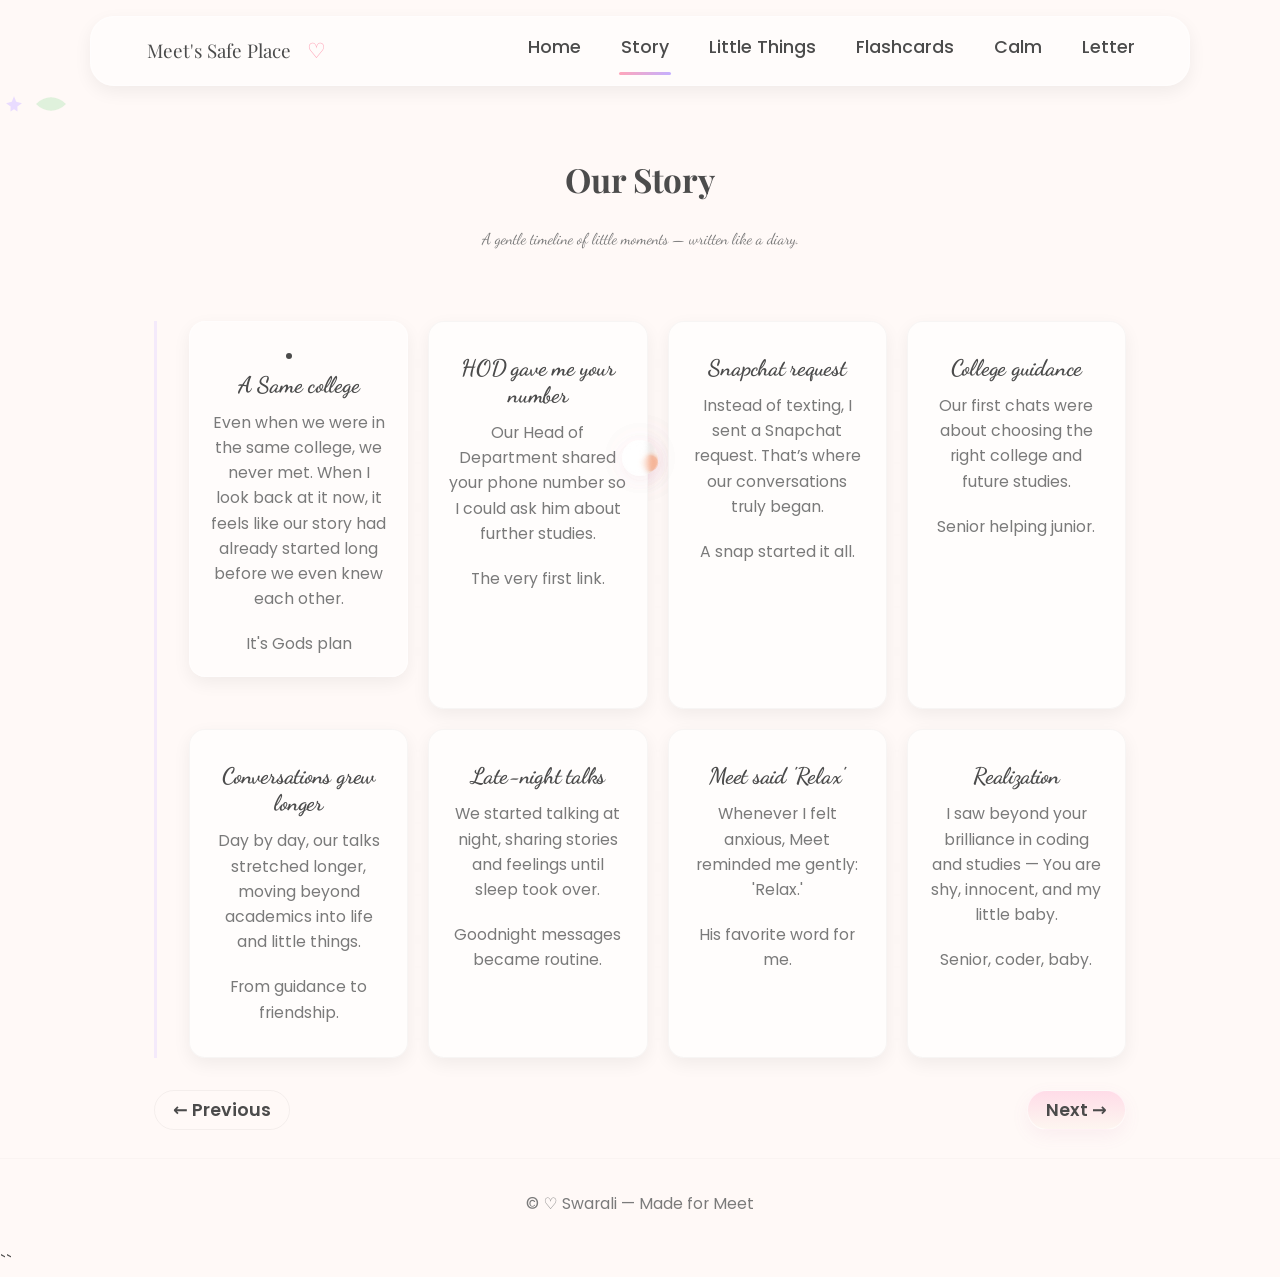
==== story.html @ c92ecc0e "Initial commit" ====
<!doctype html>
<html lang="en">
<head>
  <meta charset="utf-8" />
  <meta name="viewport" content="width=device-width,initial-scale=1" />
  <title>Our Story — Meet's Safe Place</title>

  <!-- Fonts -->
  <link href="https://fonts.googleapis.com/css2?family=Playfair+Display:wght@600;700&family=Poppins:wght@300;400;600&family=Dancing+Script:wght@400;700&display=swap" rel="stylesheet">

  <!-- Design tokens and global styles (load in this order) -->
  <link rel="stylesheet" href="css/variables.css">
  <link rel="stylesheet" href="css/style.css">
  <link rel="stylesheet" href="css/components.css">
  <link rel="stylesheet" href="css/navbar.css">
  <link rel="stylesheet" href="css/animations.css">
  <link rel="stylesheet" href="css/responsive.css">
</head>
<body class="page-fade">

  <!-- Header / Navigation -->
  <header class="site-header nav-visible" role="banner">
    <nav class="navbar" role="navigation" aria-label="Primary">
      <div class="nav-inner container" role="group" aria-label="Main navigation">
        <a class="nav-logo" href="index.html">
          <span class="brand-name">Meet's Safe Place</span>
          <span class="brand-handwritten" aria-hidden="true">♡</span>
        </a>

        <ul id="nav-menu" class="nav-links" role="menubar" aria-label="Primary links">
          <li role="none"><a role="menuitem" href="index.html">Home</a></li>
          <li role="none"><a role="menuitem" href="story.html" aria-current="page">Story</a></li>
          <li role="none"><a role="menuitem" href="little-things.html">Little Things</a></li>
          <li role="none"><a role="menuitem" href="flashcards.html">Flashcards</a></li>
          <li role="none"><a role="menuitem" href="calm.html">Calm</a></li>
          <li role="none"><a role="menuitem" href="letter.html">Letter</a></li>
        </ul>

        <button class="nav-toggle" aria-expanded="false" aria-controls="nav-menu" aria-label="Open menu">
          <span class="sr-only">Open menu</span>
          <span class="hamburger" aria-hidden="true"></span>
        </button>
      </div>
    </nav>

    <div class="nav-overlay" aria-hidden="true" id="nav-overlay">
      <div class="container">
        <ul class="nav-links" role="menu" aria-label="Mobile primary links">
          <li role="none"><a role="menuitem" href="index.html">Home</a></li>
          <li role="none"><a role="menuitem" href="story.html" aria-current="page">Story</a></li>
          <li role="none"><a role="menuitem" href="little-things.html">Little Things</a></li>
          <li role="none"><a role="menuitem" href="flashcards.html">Flashcards</a></li>
          <li role="none"><a role="menuitem" href="calm.html">Calm</a></li>
          <li role="none"><a role="menuitem" href="letter.html">Letter</a></li>
        </ul>
      </div>
    </div>
  </header>

  <!-- Decorative floating doodles (presentational) -->
  <div class="decor-layer" aria-hidden="true">
    <svg class="star star-1" width="28" height="28" viewBox="0 0 24 24" fill="none" aria-hidden="true">
      <path d="M12 2l1.9 4.6L18.8 8l-3.9 2.8L15 15l-3-2-3 2 .1-4.2L5.2 8l4.9-1.4L12 2z" fill="rgba(231,216,255,0.9)"/>
    </svg>
    <svg class="doodle leaf-drift" width="36" height="36" viewBox="0 0 24 24" fill="none" aria-hidden="true">
      <path d="M2 12c6-6 14-6 20 0-6 6-14 6-20 0z" fill="rgba(220,239,216,0.9)"/>
    </svg>
    <span class="petal petal-1 float" aria-hidden="true"></span>
    <span class="petal petal-2 float-slow" aria-hidden="true"></span>
    <div class="rain" aria-hidden="true"></div>
  </div>

  <!-- Main content -->
  <main id="main" class="container" role="main">
    <section class="section" aria-labelledby="story-title">
      <div class="stack center" style="max-width:980px;">
        <h1 id="story-title" class="title">Our Story</h1>
        <p class="handwritten small">A gentle timeline of little moments — written like a diary.</p>

        <!-- Timeline wrapper -->
        <div class="timeline-wrapper" style="width:100%; margin-top:var(--space-lg);">
         <div id="timeline" class="timeline responsive-grid" role="list" aria-live="polite" aria-label="Story timeline">

            <!-- Timeline items are injected here by js/story.js from data/timeline.json -->
            <!-- Fallback content for no-JS or fetch failure -->
            <li class="timeline-item card" id="timeline-fallback">
              <div class="timeline-content">
                <h3 class="handwritten">A Same college</h3>
                <p class="small">Even when we were in the same college, we never met. When I look back at it now, it feels like our story had already started long before we even knew each other.</p>
                <div class="small text-muted"> It's Gods plan </div>
              </div>
            </li>
          </ol>
        </div>

        <!-- Navigation between pages -->
        <div class="row" style="width:100%; margin-top:var(--space-lg); align-items:center; justify-content:space-between;">
          <a class="btn btn-outline" href="index.html" role="button" aria-label="Previous page: Home">← Previous</a>
          <a class="btn btn-primary" href="little-things.html" role="button" aria-label="Next page: Little Things">Next →</a>
        </div>
      </div>
    </section>
  </main>

  <!-- Footer -->
  <footer class="site-footer" role="contentinfo">
    <div class="container">
      <div class="row" style="align-items:center;justify-content:space-between;">
        <div class="col small">© <span aria-hidden="true">♡</span> Swarali — Made for Meet</div>
      </div>
    </div>
  </footer>

  <!-- Timeline data (external JSON) lives at /data/timeline.json
       Structure (no dates):
       [
         {
           "title": "HOD gave me your number",
           "note": "Our Head of Department shared Meet’s phone number so I could ask him about further studies.",
           "handwritten": "The very first link.",
           "doodle": "📱"
         },
         ...
       ]
  -->

  <!-- Scripts -->
  <script src="js/navbar.js" defer></script>
  <script src="js/cursor.js" defer></script>
  <script src="js/story.js" defer></script>

  <noscript>
    <style>
      #timeline { display:block; }
      #timeline-fallback { display:block; }
    </style>
    <div class="container">
      <div class="card my-md">
        <h3 class="handwritten">Our Story</h3>
        <p class="small">It looks like JavaScript is disabled. To see the full timeline, enable JavaScript or open the file locally.</p>
      </div>
    </div>
  </noscript>

  <!-- Audio -->
  <audio id="ambient-audio" loop preload="metadata" aria-hidden="true">
    <source src="assets/audio/my-piano.mp3" type="audio/mpeg">
  </audio>

  <!-- Script order -->
  <script src="js/navbar.js" defer></script>
  <script src="js/cursor.js" defer></script>
  <script src="js/pjax.js" defer></script>
  <script src="js/music.js" defer></script>
  <script src="js/app.js" defer></script>

</body>
</html>
``
---- css/variables.css ----
/* ==========================================================================
   Meet's Safe Place — variables.css
   Purpose: Centralized CSS custom properties for theme, spacing, layout,
            animations, and glassmorphism. Import this file first in your
            stylesheet pipeline so all other modules can consume these vars.
   Author: Swarali (design system)
   ========================================================================== */

/* ==========================================================================
   1. Core Colors
   ========================================================================== */
/* Pastel palette and semantic color tokens */
:root {
  /* Primary Pastels */
  --color-cream: #FFF9F7;
  --color-blush: #FFDCE8;
  --color-lavender: #E7D8FF;
  --color-sage: #DCEFD8;
  --color-soft-cream: #FDF6F0;

  /* Neutrals */
  --color-text: #4B4B4B;
  --color-muted: #7A7A7A;
  --color-white: #FFFFFF;
  --color-black: #000000;

  /* Accents (subtle) */
  --accent-warm: #FF9FB3;    /* slightly stronger blush */
  --accent-cool: #BFA8FF;    /* slightly stronger lavender */

  /* Semantic */
  --bg-page: var(--color-cream);
  --card-bg: rgba(255,255,255,0.6); /* used with backdrop-filter for glass */
  --glass-overlay: rgba(255,255,255,0.45);
  --focus-ring: rgba(106,27,154,0.12); /* soft purple focus */
}

/* ==========================================================================
   2. Typography
   ========================================================================== */
/* Font stacks and scale tokens */
:root {
  /* Font families (load via Google Fonts in HTML) */
  --font-heading: "Playfair Display", serif;
  --font-body: "Poppins", system-ui, -apple-system, "Segoe UI", Roboto, "Helvetica Neue", Arial, sans-serif;
  --font-handwritten: "Dancing Script", "Brush Script MT", cursive;

  /* Base sizes */
  --type-base: 16px;            /* root font-size fallback */
  --type-scale-0: 0.875rem;     /* small captions */
  --type-scale-1: 1rem;         /* body */
  --type-scale-2: 1.125rem;     /* lead / subtitle */
  --type-scale-3: 1.5rem;       /* section headings */
  --type-scale-4: 2.25rem;      /* page title */
  --type-scale-5: 3rem;         /* hero title */

  /* Line heights */
  --leading-tight: 1.15;
  --leading-normal: 1.6;
  --leading-loose: 1.9;

  /* Letter spacing */
  --tracking-tight: -0.01em;
  --tracking-normal: 0em;
  --tracking-wide: 0.02em;
}

/* ==========================================================================
   3. Spacing System
   ========================================================================== */
/* 4-step spacing scale (modular, responsive-friendly) */
:root {
  --space-xxs: 4px;
  --space-xs: 8px;
  --space-sm: 12px;
  --space-md: 20px;
  --space-lg: 32px;
  --space-xl: 48px;
  --space-xxl: 72px;

  /* Container padding defaults */
  --container-padding: var(--space-lg);
  --container-padding-sm: var(--space-md);
}

/* ==========================================================================
   4. Radii, Borders, and Elevation
   ========================================================================== */
:root {
  /* Border radius tokens */
  --radius-sm: 8px;
  --radius-md: 16px;
  --radius-lg: 24px;
  --radius-pill: 9999px;

  /* Border */
  --border-soft: 1px solid rgba(75,75,75,0.04);

  /* Shadows (soft, premium) */
  --shadow-1: 0 6px 18px rgba(0,0,0,0.06);
  --shadow-2: 0 10px 30px rgba(0,0,0,0.09);
  --shadow-3: 0 18px 40px rgba(0,0,0,0.12);
}

/* ==========================================================================
   5. Glassmorphism & Blur
   ========================================================================== */
:root {
  /* Glass background presets */
  --glass-bg-1: rgba(255,255,255,0.55);
  --glass-bg-2: rgba(255,255,255,0.42);

  /* Backdrop blur values */
  --blur-xs: 4px;
  --blur-sm: 8px;
  --blur-md: 12px;
  --blur-lg: 20px;

  /* Combined glass shorthand (use with background + backdrop-filter) */
  --glass-surface: var(--glass-bg-1);
  --glass-backdrop: blur(var(--blur-md));
}

/* ==========================================================================
   6. Transitions & Animation
   ========================================================================== */
:root {
  /* Animation timing */
  --anim-fast: 180ms;
  --anim-medium: 420ms;
  --anim-slow: 900ms;

  /* Easing */
  --ease-in-out: cubic-bezier(0.22, 0.9, 0.36, 1);
  --ease-soft: cubic-bezier(0.25, 0.46, 0.45, 0.94);

  /* Floating motion */
  --float-distance: 22px;
  --float-duration: 10s;
}

/* ==========================================================================
   7. Layout & Containers
   ========================================================================== */
:root {
  /* Max container widths */
  --container-width: 1100px;
  --container-width-lg: 900px;
  --container-width-md: 720px;

  /* Breakpoints */
  --bp-xs: 360px;
  --bp-sm: 600px;
  --bp-md: 900px;
  --bp-lg: 1200px;
  --bp-xl: 1440px;

  /* Z-index scale */
  --z-base: 0;
  --z-surface: 10;
  --z-overlay: 50;
  --z-modal: 100;
  --z-tooltip: 200;
}

/* ==========================================================================
   8. Cursor, Focus, and Accessibility
   ========================================================================== */
:root {
  /* Focus ring thickness and color */
  --focus-width: 4px;
  --focus-color: var(--focus-ring);

  /* Reduced motion preference fallback durations */
  --reduced-motion-duration: 50ms;
}

/* ==========================================================================
   9. Utility Tokens (small helpers)
   ========================================================================== */
:root {
  --glass-border: 1px solid rgba(255,255,255,0.35);
  --paper-texture-opacity: 0.04; /* for subtle paper overlay */
  --icon-size-sm: 18px;
  --icon-size-md: 24px;
  --icon-size-lg: 36px;
}

/* ==========================================================================
   10. Example usage snippets (commented)
   ========================================================================== */
/*
  Example: glass card
  .card {
    background: var(--glass-surface);
    border-radius: var(--radius-md);
    box-shadow: var(--shadow-1);
    backdrop-filter: var(--glass-backdrop);
    border: var(--glass-border);
    padding: var(--space-md);
  }

  Example: hero title
  .hero-title {
    font-family: var(--font-heading);
    font-size: var(--type-scale-5);
    line-height: var(--leading-tight);
    color: var(--color-text);
  }

  Example: floating shape animation
  .floating {
    animation: float var(--float-duration) var(--ease-soft) infinite alternate;
  }
*/

/* ==========================================================================
   End of variables.css
   ========================================================================== */
---- css/style.css ----
/* ==========================================================================
   Meet's Safe Place — Global Styles (style.css)
   Purpose: Global, modular stylesheet for the entire site.
   NOTE: Load variables.css before this file so all custom properties are available.
   ========================================================================== */

/* ==========================================================================
   0. Reset / Box sizing
   ========================================================================== */
*,
*::before,
*::after {
  box-sizing: border-box;
}

:root {
  /* Provide safe fallbacks if variables.css isn't loaded */
  --bg-page: #FFF9F7;
  --color-text: #4B4B4B;
  --font-body: "Poppins", system-ui, -apple-system, "Segoe UI", Roboto, "Helvetica Neue", Arial, sans-serif;
  --font-heading: "Playfair Display", serif;
  --font-handwritten: "Dancing Script", cursive;
  --container-width: 1100px;
  --space-sm: 12px;
  --space-md: 20px;
  --space-lg: 32px;
  --radius-md: 16px;
  --glass-surface: rgba(255,255,255,0.55);
  --glass-backdrop: blur(12px);
  --shadow-1: 0 6px 18px rgba(0,0,0,0.06);
  --anim-medium: 420ms;
  --ease-soft: cubic-bezier(0.25, 0.46, 0.45, 0.94);
}

/* ==========================================================================
   1. HTML & Body
   - page background, base font-size, and global accessibility defaults
   ========================================================================== */
html {
  font-size: 100%; /* 16px default */
  -webkit-text-size-adjust: 100%;
  -ms-text-size-adjust: 100%;
  scroll-behavior: smooth;
}

body {
  margin: 0;
  padding: 0;
  min-height: 100vh;
  background-color: var(--bg-page);
  color: var(--color-text);
  font-family: var(--font-body);
  line-height: 1.6;
  -webkit-font-smoothing: antialiased;
  -moz-osx-font-smoothing: grayscale;
  -webkit-tap-highlight-color: transparent;
  transition: background-color var(--anim-medium) var(--ease-soft);
  -webkit-user-select: text;
  user-select: text;
}

/* Respect user preference for reduced motion */
@media (prefers-reduced-motion: reduce) {
  * {
    animation-duration: 1ms !important;
    animation-iteration-count: 1 !important;
    transition-duration: 1ms !important;
    scroll-behavior: auto !important;
  }
}

/* ==========================================================================
   2. Typography (global)
   - headings, paragraphs, lead text, small text
   ========================================================================== */
:where(h1, h2, h3, h4, h5, h6) {
  margin: 0 0 var(--space-sm) 0;
  color: var(--color-text);
  font-family: var(--font-heading);
  line-height: 1.15;
  letter-spacing: var(--tracking-tight, -0.01em);
  -webkit-font-smoothing: antialiased;
}

h1 { font-size: clamp(1.6rem, 2.6vw, var(--type-scale-5, 3rem)); }
h2 { font-size: clamp(1.4rem, 2.1vw, var(--type-scale-4, 2.25rem)); }
h3 { font-size: clamp(1.15rem, 1.6vw, var(--type-scale-3, 1.5rem)); }

p {
  margin: 0 0 var(--space-md) 0;
  font-size: var(--type-scale-1, 1rem);
  color: var(--color-text);
}

/* Lead / subtitle */
.lead {
  font-size: var(--type-scale-2, 1.125rem);
  color: var(--color-text);
  opacity: 0.95;
}

/* Handwritten accent (use sparingly) */
.handwritten {
  font-family: var(--font-handwritten);
  font-size: 1.25rem;
  line-height: 1.2;
  color: var(--color-text);
}

/* Small / muted text */
.small {
  font-size: var(--type-scale-0, 0.875rem);
  color: var(--color-muted, #7A7A7A);
}

/* ==========================================================================
   3. Links
   - accessible focus, subtle hover, no default underline unless desired
   ========================================================================== */
a {
  color: inherit;
  text-decoration: none;
  transition: color var(--anim-medium) var(--ease-soft), opacity var(--anim-medium) var(--ease-soft);
  outline: none;
}
a:hover,
a:focus {
  color: var(--accent-cool, #BFA8FF);
  text-decoration: none;
  opacity: 0.95;
}
a:focus-visible {
  box-shadow: 0 0 0 var(--focus-width, 4px) var(--focus-color, rgba(106,27,154,0.12));
  border-radius: 6px;
}

/* ==========================================================================
   4. Lists
   - reset and soft list styles for diary feel
   ========================================================================== */
ul, ol {
  margin: 0 0 var(--space-md) 0;
  padding-left: 1.25rem;
  color: var(--color-text);
}
li {
  margin-bottom: var(--space-xs, 8px);
}

/* Soft custom list markers (optional) */
ul.soft-list li {
  list-style: none;
  position: relative;
  padding-left: 1.1rem;
}
ul.soft-list li::before {
  content: "•";
  position: absolute;
  left: 0;
  top: 0;
  color: var(--color-blush, #FFDCE8);
  font-size: 0.9rem;
  line-height: 1;
  opacity: 0.9;
}

/* ==========================================================================
   5. Images
   - responsive, accessible, gentle rounded corners
   ========================================================================== */
img {
  max-width: 100%;
  height: auto;
  display: block;
  border-radius: var(--radius-md);
  object-fit: cover;
  -webkit-user-drag: none;
  user-select: none;
}

/* Decorative images (paper/photo) */
.img-polaroid {
  background: var(--color-white, #fff);
  padding: var(--space-sm);
  border-radius: 8px;
  box-shadow: var(--shadow-1);
}

/* ==========================================================================
   6. Sections & Semantic containers
   - consistent spacing for sections and main content
   ========================================================================== */
main, section, article, aside {
  display: block;
  width: 100%;
}

.section {
  padding: calc(var(--space-lg) * 0.9) var(--container-padding, var(--space-lg));
  max-width: var(--container-width);
  margin: 0 auto;
}

/* Subtle page transition wrapper (use on body children) */
.page-fade {
  opacity: 0;
  transform: translateY(8px);
  animation: pageFadeIn var(--anim-medium) var(--ease-soft) forwards;
}
@keyframes pageFadeIn {
  to { opacity: 1; transform: translateY(0); }
}

/* ==========================================================================
   7. Containers & layout utilities
   - .container, .center, .stack, .row, .col, .visually-hidden
   ========================================================================== */
.container {
  width: 100%;
  max-width: var(--container-width);
  margin-left: auto;
  margin-right: auto;
  padding-left: var(--container-padding, var(--space-lg));
  padding-right: var(--container-padding, var(--space-lg));
}

/* Center content helper */
.center {
  display: block;
  margin-left: auto;
  margin-right: auto;
  text-align: center;
}

/* Flex / Grid helpers */
.row {
  display: flex;
  gap: var(--space-md);
  align-items: center;
  flex-wrap: wrap;
}
.col {
  flex: 1 1 0%;
}

/* Vertical stack */
.stack {
  display: flex;
  flex-direction: column;
  gap: var(--space-md);
}

/* Visually hidden (accessible) */
.visually-hidden,
.sr-only {
  position: absolute !important;
  height: 1px; width: 1px;
  overflow: hidden;
  clip: rect(1px, 1px, 1px, 1px);
  white-space: nowrap;
  border: 0; padding: 0; margin: -1px;
}

/* ==========================================================================
   8. Scrollbar & Selection
   - soft, minimal scrollbar and selection color for diary feel
   ========================================================================== */
/* Selection color */
::selection {
  background: var(--color-blush, #FFDCE8);
  color: var(--color-text);
}

/* Custom scrollbar for modern browsers */
*::-webkit-scrollbar {
  width: 10px;
  height: 10px;
}
*::-webkit-scrollbar-track {
  background: transparent;
}
*::-webkit-scrollbar-thumb {
  background: linear-gradient(180deg, rgba(0,0,0,0.08), rgba(0,0,0,0.12));
  border-radius: 999px;
  border: 2px solid transparent;
  background-clip: padding-box;
}
*::-webkit-scrollbar-thumb:hover {
  background: linear-gradient(180deg, rgba(0,0,0,0.12), rgba(0,0,0,0.16));
}

/* ==========================================================================
   9. Glass Background Utilities
   - reusable glass surfaces (do not style specific components here)
   ========================================================================== */
.glass {
  background: var(--glass-surface);
  border-radius: var(--radius-md);
  box-shadow: var(--shadow-1);
  border: var(--glass-border, 1px solid rgba(255,255,255,0.35));
  backdrop-filter: var(--glass-backdrop);
  -webkit-backdrop-filter: var(--glass-backdrop);
  transition: transform var(--anim-medium) var(--ease-soft), box-shadow var(--anim-medium) var(--ease-soft);
}

/* Variants */
.glass-soft {
  background: rgba(255,255,255,0.6);
  backdrop-filter: blur(8px);
}
.glass-strong {
  background: rgba(255,255,255,0.48);
  backdrop-filter: blur(14px);
}

/* Subtle hover lift for glass surfaces (utility only) */
.surface-hover {
  will-change: transform, box-shadow;
}
.surface-hover:hover,
.surface-hover:focus-within {
  transform: translateY(-6px);
  box-shadow: var(--shadow-2);
}

/* ==========================================================================
   10. Common Layout Utilities
   - centering, full-bleed, max-width helpers, z-index helpers
   ========================================================================== */
.full-bleed {
  width: 100vw;
  margin-left: calc(50% - 50vw);
  margin-right: calc(50% - 50vw);
}

.max-md { max-width: var(--container-width-md); }
.max-lg { max-width: var(--container-width-lg); }

.z-base { z-index: var(--z-base); }
.z-surface { z-index: var(--z-surface); }
.z-overlay { z-index: var(--z-overlay); }
.z-modal { z-index: var(--z-modal); }

/* Center absolute element */
.abs-center {
  position: absolute;
  left: 50%;
  top: 50%;
  transform: translate(-50%, -50%);
}

/* ==========================================================================
   11. Spacing Utilities
   - margin and padding helpers (small, medium, large)
   - keep utilities minimal and semantic
   ========================================================================== */
/* Margin */
.m-sm { margin: var(--space-sm) !important; }
.m-md { margin: var(--space-md) !important; }
.m-lg { margin: var(--space-lg) !important; }

/* Margin vertical / horizontal */
.my-sm { margin-top: var(--space-sm) !important; margin-bottom: var(--space-sm) !important; }
.my-md { margin-top: var(--space-md) !important; margin-bottom: var(--space-md) !important; }
.mx-sm { margin-left: var(--space-sm) !important; margin-right: var(--space-sm) !important; }

/* Padding */
.p-sm { padding: var(--space-sm) !important; }
.p-md { padding: var(--space-md) !important; }
.p-lg { padding: var(--space-lg) !important; }

/* Gap helpers for flex/grid */
.gap-sm { gap: var(--space-sm) !important; }
.gap-md { gap: var(--space-md) !important; }
.gap-lg { gap: var(--space-lg) !important; }

/* ==========================================================================
   12. Decorative & Motion Utilities
   - floating petals, slow fade, cursor glow (utilities only)
   ========================================================================== */
/* Floating motion (use on decorative elements only) */
.float-slow {
  animation: float var(--float-duration, 10s) var(--ease-soft) infinite alternate;
}
@keyframes float {
  from { transform: translateY(0); }
  to { transform: translateY(calc(-1 * var(--float-distance, 22px))); }
}

/* Soft fade-in utility */
.fade-in {
  opacity: 0;
  transform: translateY(8px);
  animation: fadeIn var(--anim-medium) var(--ease-soft) forwards;
}
@keyframes fadeIn {
  to { opacity: 1; transform: translateY(0); }
}

/* Cursor glow (subtle) */
.cursor-glow {
  position: relative;
}
.cursor-glow::after {
  content: "";
  position: absolute;
  left: -40%;
  top: -40%;
  width: 180%;
  height: 180%;
  pointer-events: none;
  background: radial-gradient(circle at var(--cursor-x, 50%) var(--cursor-y, 50%), rgba(255,255,255,0.06), transparent 20%);
  opacity: 0;
  transition: opacity 300ms ease;
}
.cursor-glow:hover::after,
.cursor-glow:focus-within::after {
  opacity: 1;
}

/* ==========================================================================
   13. Accessibility helpers
   - focus outlines, reduced motion, readable contrast
   ========================================================================== */
:focus {
  outline: none;
}
:focus-visible {
  outline: none;
  box-shadow: 0 0 0 var(--focus-width, 4px) var(--focus-color, rgba(106,27,154,0.12));
  border-radius: 6px;
}

/* High contrast fallback for users who need it */
@media (prefers-contrast: more) {
  body {
    background-color: #fff;
    color: #111;
  }
}

/* ==========================================================================
   14. Responsive adjustments
   - container padding and typography scaling
   ========================================================================== */
@media (max-width: 900px) {
  .container {
    padding-left: var(--container-padding-sm, var(--space-md));
    padding-right: var(--container-padding-sm, var(--space-md));
  }
  h1 { font-size: clamp(1.4rem, 6vw, 2rem); }
}

/* ==========================================================================
   15. Developer notes
   - This file intentionally avoids styling individual components (buttons,
     navbars, cards, etc.). Use component-specific CSS modules (components.css)
     to style those elements so the global stylesheet remains clean and
     consistent across the site.
   ========================================================================== */
---- css/components.css ----
/* ==========================================================================
   Meet's Safe Place — components.css
   Purpose: Reusable UI components for a premium, diary-like frontend.
   Notes:
   - Import after variables.css and style.css (global utilities).
   - This file contains component-level styles only (no page-specific rules).
   - Keep components semantic, accessible, and responsive.
   ========================================================================== */

/* ==========================================================================
   0. Component design tokens (local fallbacks)
   ========================================================================== */
:root {
  --btn-padding-y: 10px;
  --btn-padding-x: 18px;
  --btn-radius: var(--radius-pill, 9999px);
  --card-radius: var(--radius-md, 16px);
  --note-radius: 12px;
  --control-size: 44px;
  --tooltip-gap: 8px;
  --modal-max-width: 720px;
}

/* ==========================================================================
   1. Buttons (base + variants)
   - .btn (base)
   - .btn-primary
   - .btn-outline
   - .btn-ghost (minimal)
   - size modifiers: .btn-sm, .btn-lg
   - state: :disabled, :focus-visible
   ========================================================================== */
.btn {
  display: inline-flex;
  align-items: center;
  justify-content: center;
  gap: 10px;
  padding: var(--btn-padding-y) var(--btn-padding-x);
  border-radius: var(--btn-radius);
  border: none;
  cursor: pointer;
  font-family: var(--font-body);
  font-weight: 600;
  font-size: 0.98rem;
  line-height: 1;
  transition: transform var(--anim-fast, 180ms) var(--ease-soft), box-shadow var(--anim-fast), background-color var(--anim-fast);
  will-change: transform, box-shadow;
  -webkit-tap-highlight-color: transparent;
}

/* Primary: soft pastel filled */
.btn-primary {
  background: linear-gradient(180deg, var(--color-blush, #FFDCE8), var(--color-soft-cream, #FDF6F0));
  color: var(--color-text);
  box-shadow: 0 6px 18px rgba(191, 104, 150, 0.08);
  border: 1px solid rgba(255,255,255,0.6);
}
.btn-primary:hover,
.btn-primary:focus {
  transform: translateY(-3px);
  box-shadow: var(--shadow-2, 0 10px 30px rgba(0,0,0,0.09));
}
.btn-primary:active { transform: translateY(-1px); }

/* Outline: glass border with subtle hover */
.btn-outline {
  background: transparent;
  border: 1px solid rgba(75,75,75,0.06);
  color: var(--color-text);
  box-shadow: none;
}
.btn-outline:hover,
.btn-outline:focus {
  background: rgba(255,255,255,0.6);
  transform: translateY(-2px);
}

/* Ghost: minimal, for subtle actions */
.btn-ghost {
  background: transparent;
  color: var(--color-muted, #7A7A7A);
  opacity: 0.95;
}
.btn-ghost:hover { color: var(--color-text); transform: translateY(-2px); }

/* Sizes */
.btn-sm { padding: 6px 12px; font-size: 0.9rem; }
.btn-lg { padding: 14px 22px; font-size: 1.05rem; }

/* Disabled */
.btn:disabled,
.btn[disabled] {
  opacity: 0.5;
  cursor: not-allowed;
  transform: none;
  box-shadow: none;
}

/* Focus visible */
.btn:focus-visible {
  outline: none;
  box-shadow: 0 0 0 var(--focus-width, 4px) var(--focus-color, rgba(106,27,154,0.12));
  border-radius: 12px;
}

/* ==========================================================================
   2. Cards (generic)
   - .card (base)
   - .card--elevated, .card--soft
   - content helpers: .card-header, .card-body, .card-footer
   ========================================================================== */
.card {
  background: var(--glass-surface, rgba(255,255,255,0.55));
  border-radius: var(--card-radius);
  padding: var(--space-md, 20px);
  box-shadow: var(--shadow-1, 0 6px 18px rgba(0,0,0,0.06));
  border: var(--glass-border, 1px solid rgba(255,255,255,0.35));
  backdrop-filter: var(--glass-backdrop, blur(12px));
  transition: transform var(--anim-medium) var(--ease-soft), box-shadow var(--anim-medium) var(--ease-soft);
  will-change: transform, box-shadow;
}

/* Elevated variant */
.card--elevated {
  box-shadow: var(--shadow-2, 0 10px 30px rgba(0,0,0,0.09));
}
.card--soft {
  background: rgba(255,255,255,0.7);
  box-shadow: var(--shadow-1);
}

/* Card content structure */
.card-header { margin-bottom: var(--space-sm, 12px); }
.card-body { margin-bottom: var(--space-sm, 12px); }
.card-footer { display: flex; gap: var(--space-sm); justify-content: flex-end; }

/* Hover lift utility for cards */
.card.surface-hover:hover { transform: translateY(-6px); box-shadow: var(--shadow-2); }

/* ==========================================================================
   3. Sticky Notes
   - .note (paper-like sticky)
   - small handwritten accent, slight rotation, pin pseudo-element
   ========================================================================== */
.note {
  background: linear-gradient(180deg, rgba(255,250,245,0.98), rgba(255,248,246,0.98));
  border-radius: var(--note-radius);
  padding: var(--space-md);
  box-shadow: 0 8px 20px rgba(0,0,0,0.06);
  transform: rotate(-1.5deg);
  position: relative;
  font-family: var(--font-body);
  color: var(--color-text);
  border: 1px solid rgba(0,0,0,0.03);
}

/* Pin */
.note::before {
  content: "";
  position: absolute;
  left: 18px;
  top: -8px;
  width: 10px;
  height: 10px;
  background: radial-gradient(circle at 30% 30%, #fff, #ffdce8);
  border-radius: 50%;
  box-shadow: 0 2px 6px rgba(0,0,0,0.12);
}

/* Handwritten title inside note */
.note .note-title {
  font-family: var(--font-handwritten);
  font-size: 1.05rem;
  margin-bottom: 6px;
}

/* ==========================================================================
   4. Glass Cards (specialized)
   - .glass-card (thin glass surface)
   - .glass-card--accent (soft pastel tint)
   ========================================================================== */
.glass-card {
  background: var(--glass-bg-1, rgba(255,255,255,0.55));
  border-radius: var(--card-radius);
  padding: var(--space-md);
  border: var(--glass-border, 1px solid rgba(255,255,255,0.35));
  backdrop-filter: var(--glass-backdrop);
  box-shadow: var(--shadow-1);
}
.glass-card--accent {
  background: linear-gradient(180deg, rgba(255,220,232,0.45), rgba(231,216,255,0.35));
}

/* ==========================================================================
   5. Timeline Cards (reusable)
   - .timeline-card (compact entry)
   - .timeline-card .meta, .timeline-card .content
   ========================================================================== */
.timeline-card {
  display: flex;
  gap: var(--space-md);
  align-items: flex-start;
  padding: var(--space-sm);
  border-radius: 12px;
  background: rgba(255,255,255,0.6);
  border: 1px solid rgba(0,0,0,0.03);
  box-shadow: var(--shadow-1);
}
.timeline-card .meta {
  min-width: 56px;
  text-align: center;
  font-size: 0.9rem;
  color: var(--color-muted);
}
.timeline-card .content {
  flex: 1;
}

/* ==========================================================================
   6. Memory Cards (diary entries)
   - .memory-card (image + caption + date)
   - .memory-card .caption (handwritten)
   ========================================================================== */
.memory-card {
  border-radius: 14px;
  overflow: hidden;
  background: rgba(255,255,255,0.6);
  box-shadow: var(--shadow-1);
  transition: transform var(--anim-medium) var(--ease-soft), box-shadow var(--anim-medium);
}
.memory-card:hover { transform: translateY(-6px); box-shadow: var(--shadow-2); }

.memory-card .memory-media { display: block; width: 100%; height: auto; }
.memory-card .memory-caption {
  padding: var(--space-sm);
  font-family: var(--font-handwritten);
  font-size: 1.05rem;
  color: var(--color-text);
  background: linear-gradient(180deg, rgba(255,255,255,0.6), rgba(255,255,255,0.55));
}

/* ==========================================================================
   7. Flash Cards (interactive)
   - .flashcard (3D flip container)
   - .flashcard__face, .flashcard--flipped
   ========================================================================== */
.flashcard {
  width: 100%;
  max-width: 320px;
  height: 200px;
  perspective: 1000px;
  border-radius: 12px;
}
.flashcard__inner {
  position: relative;
  width: 100%;
  height: 100%;
  transform-style: preserve-3d;
  transition: transform 700ms var(--ease-soft);
}
.flashcard--flipped .flashcard__inner { transform: rotateY(180deg); }

.flashcard__face {
  position: absolute;
  inset: 0;
  backface-visibility: hidden;
  border-radius: 12px;
  display: flex;
  align-items: center;
  justify-content: center;
  padding: var(--space-md);
  box-shadow: var(--shadow-1);
  background: rgba(255,255,255,0.85);
}
.flashcard__face--back {
  transform: rotateY(180deg);
  background: linear-gradient(180deg, rgba(231,216,255,0.9), rgba(255,220,232,0.9));
}

/* Accessibility: focus ring for interactive cards */
.flashcard:focus-within { outline: none; box-shadow: 0 0 0 var(--focus-width, 4px) var(--focus-color, rgba(106,27,154,0.12)); }

/* ==========================================================================
   8. Quote Cards
   - .quote-card (large quote with handwritten attribution)
   ========================================================================== */
.quote-card {
  padding: var(--space-lg);
  border-radius: 18px;
  background: linear-gradient(180deg, rgba(255,255,255,0.6), rgba(255,255,255,0.55));
  box-shadow: var(--shadow-2);
  font-style: italic;
  font-family: var(--font-heading);
  color: var(--color-text);
}
.quote-card .quote-text { font-size: 1.25rem; line-height: 1.5; }
.quote-card .quote-author {
  margin-top: var(--space-sm);
  font-family: var(--font-handwritten);
  font-size: 1.05rem;
  color: var(--color-muted);
}

/* ==========================================================================
   9. Music Controls
   - .music-control (container)
   - .music-play, .music-stop, .music-volume
   - use accessible labels and focus states
   ========================================================================== */
.music-control {
  display: inline-flex;
  align-items: center;
  gap: var(--space-sm);
  padding: 6px;
  border-radius: 12px;
  background: rgba(255,255,255,0.6);
  border: 1px solid rgba(0,0,0,0.03);
}
.music-control button {
  width: var(--control-size);
  height: var(--control-size);
  display: inline-grid;
  place-items: center;
  border-radius: 10px;
  background: transparent;
  border: none;
  cursor: pointer;
  transition: transform var(--anim-fast), background var(--anim-fast);
}
.music-control button:hover { transform: translateY(-3px); }
.music-control input[type="range"] {
  width: 120px;
  accent-color: var(--accent-cool, #BFA8FF);
}

/* ==========================================================================
   10. Toggle Switch (accessible)
   - .toggle (wrapper)
   - .toggle__input (hidden checkbox)
   - .toggle__track, .toggle__thumb
   ========================================================================== */
.toggle {
  display: inline-flex;
  align-items: center;
  gap: 10px;
  user-select: none;
}
.toggle__input {
  position: absolute;
  opacity: 0;
  pointer-events: none;
}
.toggle__track {
  width: 56px;
  height: 30px;
  background: rgba(0,0,0,0.06);
  border-radius: 999px;
  position: relative;
  transition: background var(--anim-fast);
}
.toggle__thumb {
  position: absolute;
  top: 50%;
  left: 6px;
  transform: translateY(-50%);
  width: 18px;
  height: 18px;
  border-radius: 50%;
  background: var(--color-white);
  box-shadow: 0 4px 12px rgba(0,0,0,0.12);
  transition: left var(--anim-fast) var(--ease-soft), background var(--anim-fast);
}
.toggle__input:checked + .toggle__track {
  background: linear-gradient(90deg, var(--color-blush, #FFDCE8), var(--color-lavender, #E7D8FF));
}
.toggle__input:checked + .toggle__track .toggle__thumb {
  left: calc(100% - 24px);
}

/* Focus-visible */
.toggle__input:focus-visible + .toggle__track { box-shadow: 0 0 0 var(--focus-width, 4px) var(--focus-color, rgba(106,27,154,0.12)); }

/* ==========================================================================
   11. Envelope Component (letter preview)
   - .envelope (closed state)
   - .envelope.open (revealed letter)
   - purely presentational; JS toggles .open
   ========================================================================== */
.envelope {
  width: 220px;
  height: 140px;
  position: relative;
  border-radius: 12px;
  background: linear-gradient(180deg, rgba(255,250,248,1), rgba(255,245,243,1));
  box-shadow: 0 10px 30px rgba(0,0,0,0.08);
  border: 1px solid rgba(0,0,0,0.04);
  overflow: hidden;
  transition: transform var(--anim-medium), box-shadow var(--anim-medium);
}
.envelope::before {
  content: "";
  position: absolute;
  inset: 0;
  background-image: linear-gradient(135deg, rgba(255,220,232,0.06) 0%, rgba(191,168,255,0.04) 100%);
  pointer-events: none;
}
.envelope .flap {
  position: absolute;
  top: 0;
  left: 0;
  right: 0;
  height: 60%;
  background: linear-gradient(180deg, rgba(255,240,240,0.98), rgba(255,250,250,0.98));
  transform-origin: top center;
  transition: transform 420ms var(--ease-soft);
  border-bottom-left-radius: 12px;
  border-bottom-right-radius: 12px;
}
.envelope.open .flap { transform: rotateX(180deg) translateY(-10%); }

/* Letter inside */
.envelope .letter {
  position: absolute;
  left: 12px;
  right: 12px;
  bottom: 12px;
  top: 40%;
  background: rgba(255,255,255,0.95);
  border-radius: 8px;
  padding: var(--space-sm);
  font-family: var(--font-handwritten);
  font-size: 0.98rem;
  color: var(--color-text);
  box-shadow: 0 6px 18px rgba(0,0,0,0.06);
  transform: translateY(6px);
  transition: transform 420ms var(--ease-soft), opacity 420ms;
  opacity: 0;
}
.envelope.open .letter { transform: translateY(0); opacity: 1; }

/* ==========================================================================
   12. Modal (accessible)
   - .modal (overlay)
   - .modal__dialog (centered)
   - .modal--open toggled by JS
   ========================================================================== */
.modal {
  position: fixed;
  inset: 0;
  display: none;
  align-items: center;
  justify-content: center;
  background: rgba(10,10,10,0.28);
  z-index: var(--z-modal, 100);
  padding: var(--space-lg);
}
.modal.modal--open {
  display: flex;
  animation: modalFadeIn var(--anim-medium) var(--ease-soft) both;
}
@keyframes modalFadeIn { from { opacity: 0; transform: translateY(8px); } to { opacity: 1; transform: translateY(0); } }

.modal__dialog {
  width: 100%;
  max-width: var(--modal-max-width);
  border-radius: 16px;
  background: var(--glass-surface, rgba(255,255,255,0.9));
  box-shadow: var(--shadow-3, 0 18px 40px rgba(0,0,0,0.12));
  padding: var(--space-lg);
  position: relative;
}

/* Close button */
.modal__close {
  position: absolute;
  top: 12px;
  right: 12px;
  background: transparent;
  border: none;
  width: 40px;
  height: 40px;
  border-radius: 8px;
  cursor: pointer;
}
.modal__close:focus-visible { box-shadow: 0 0 0 var(--focus-width, 4px) var(--focus-color, rgba(106,27,154,0.12)); }

/* ==========================================================================
   13. Tooltips (simple, accessible)
   - .tooltip (wrapper)
   - .tooltip__text (hidden by default, shown on hover/focus)
   ========================================================================== */
.tooltip { position: relative; display: inline-block; }
.tooltip__text {
  position: absolute;
  bottom: calc(100% + var(--tooltip-gap));
  left: 50%;
  transform: translateX(-50%) translateY(6px);
  background: rgba(0,0,0,0.78);
  color: #fff;
  padding: 8px 10px;
  border-radius: 8px;
  font-size: 0.85rem;
  white-space: nowrap;
  opacity: 0;
  pointer-events: none;
  transition: opacity var(--anim-fast), transform var(--anim-fast);
  z-index: var(--z-tooltip, 200);
}
.tooltip:hover .tooltip__text,
.tooltip:focus-within .tooltip__text {
  opacity: 1;
  transform: translateX(-50%) translateY(0);
}

/* Arrow */
.tooltip__text::after {
  content: "";
  position: absolute;
  top: 100%;
  left: 50%;
  transform: translateX(-50%);
  width: 8px;
  height: 8px;
  background: rgba(0,0,0,0.78);
  transform: rotate(45deg);
  border-radius: 2px;
}

/* ==========================================================================
   14. Section Titles
   - .section-title (heading + decorative underline)
   ========================================================================== */
.section-title {
  display: flex;
  flex-direction: column;
  gap: 6px;
  margin-bottom: var(--space-md);
}
.section-title h2 {
  font-family: var(--font-heading);
  font-size: clamp(1.25rem, 2.2vw, 1.75rem);
  margin: 0;
}
.section-title .decor {
  width: 56px;
  height: 6px;
  border-radius: 999px;
  background: linear-gradient(90deg, var(--color-blush, #FFDCE8), var(--color-lavender, #E7D8FF));
  opacity: 0.95;
}

/* ==========================================================================
   15. Footer (minimal)
   - .site-footer
   ========================================================================== */
.site-footer {
  padding: var(--space-lg);
  text-align: center;
  color: var(--color-muted);
  font-size: 0.95rem;
  background: linear-gradient(180deg, rgba(255,255,255,0.02), rgba(255,255,255,0.02));
  border-top: 1px solid rgba(0,0,0,0.02);
}

/* ==========================================================================
   16. Icon helpers
   - .icon (base), size modifiers, color utilities
   ========================================================================== */
.icon {
  display: inline-flex;
  align-items: center;
  justify-content: center;
  width: var(--icon-size-md, 24px);
  height: var(--icon-size-md, 24px);
  font-size: 1rem;
  color: var(--color-text);
  transition: transform var(--anim-fast), color var(--anim-fast);
}
.icon--lg { width: var(--icon-size-lg, 36px); height: var(--icon-size-lg, 36px); font-size: 1.25rem; }
.icon--sm { width: var(--icon-size-sm, 18px); height: var(--icon-size-sm, 18px); font-size: 0.85rem; }

/* Accent color helpers */
.icon--accent { color: var(--accent-warm, #FF9FB3); }
.icon--muted { color: var(--color-muted); }

/* ==========================================================================
   17. Interaction & Accessibility notes
   - Keep motion soft; respect reduced-motion preference
   ========================================================================== */
@media (prefers-reduced-motion: reduce) {
  .card, .btn, .flashcard__inner, .modal, .tooltip__text, .note, .envelope .flap {
    transition: none !important;
    animation: none !important;
  }
}

/* ==========================================================================
   18. Developer notes
   - This file intentionally avoids page-specific selectors.
   - Use these components as building blocks across pages.
   - For any layout-specific overrides, create a page-level CSS module.
   ========================================================================== */
---- css/navbar.css ----
/* ==========================================================================
   Meet's Safe Place — navbar.css
   Purpose: Premium, accessible, responsive navigation bar with glassmorphism,
            sticky behavior, mobile hamburger, hide-on-scroll, and subtle
            animations. Designed to be imported after variables.css and
            style.css (global utilities).
   Author: Senior Frontend Engineer & UI/UX Designer
   ========================================================================== */

/* ==========================================================================
   0. Notes
   - This file contains only navbar-specific styles and utility hooks used by
     the navbar JavaScript (e.g., .nav-hidden, .is-open). Keep JS toggles in
     sync with these class names.
   - Expected HTML structure (semantic):
     <header class="site-header">
       <nav class="navbar" role="navigation" aria-label="Primary">
         <div class="nav-inner container">
           <a class="nav-logo" href="index.html">Meet's Safe Place</a>
           <button class="nav-toggle" aria-expanded="false" aria-controls="nav-menu">
             <span class="sr-only">Open menu</span>
             <span class="hamburger" aria-hidden="true"></span>
           </button>
           <ul id="nav-menu" class="nav-links"> ... </ul>
         </div>
       </nav>
     </header>
   ========================================================================== */

/* ==========================================================================
   1. Base navbar layout
   ========================================================================== */
.site-header {
  position: sticky;
  top: 16px; /* slight offset for floating feel */
  z-index: var(--z-overlay, 50);
  display: block;
  width: calc(100% - 32px);
  margin: 0 auto;
  padding: 0 var(--space-md, 20px);
  pointer-events: auto;
}

/* The main nav container uses glassmorphism and rounded corners */
.navbar {
  display: flex;
  align-items: center;
  justify-content: center;
  background: var(--glass-surface, rgba(255,255,255,0.55));
  backdrop-filter: var(--glass-backdrop, blur(12px));
  -webkit-backdrop-filter: var(--glass-backdrop, blur(12px));
  border-radius: var(--radius-lg, 24px);
  box-shadow: var(--shadow-1, 0 6px 18px rgba(0,0,0,0.06));
  border: var(--glass-border, 1px solid rgba(255,255,255,0.35));
  transition: transform 360ms var(--ease-soft, cubic-bezier(0.25,0.46,0.45,0.94)), 
              opacity 360ms var(--ease-soft), 
              backdrop-filter 360ms var(--ease-soft);
  padding: calc(var(--space-xs,8px)) calc(var(--space-sm,12px));
  margin: 8px auto;
  max-width: var(--container-width, 1100px);
  will-change: transform, opacity;
}

/* Inner wrapper aligns content and constrains width */
.nav-inner {
  width: 100%;
  display: flex;
  align-items: center;
  gap: var(--space-md, 20px);
  justify-content: space-between;
}

/* ==========================================================================
   2. Logo
   - subtle handwritten accent for the brand name
   ========================================================================== */
.nav-logo {
  display: inline-flex;
  align-items: center;
  gap: 10px;
  font-family: var(--font-heading, "Playfair Display"), serif;
  font-size: 1.05rem;
  color: var(--color-text, #4B4B4B);
  text-decoration: none;
  padding: 8px 12px;
  border-radius: 10px;
  transition: color 260ms var(--ease-soft), transform 260ms var(--ease-soft);
}
.nav-logo .brand-handwritten {
  font-family: var(--font-handwritten, "Dancing Script"), cursive;
  font-size: 1.15rem;
  color: var(--accent-warm, #FF9FB3);
  margin-left: 6px;
}

/* Logo hover/focus */
.nav-logo:hover,
.nav-logo:focus {
  color: var(--accent-cool, #BFA8FF);
  transform: translateY(-2px);
}
.nav-logo:focus-visible {
  box-shadow: 0 0 0 var(--focus-width, 4px) var(--focus-color, rgba(106,27,154,0.12));
}

/* ==========================================================================
   3. Desktop links
   - horizontal list with subtle active underline animation
   ========================================================================== */
.nav-links {
  list-style: none;
  display: flex;
  gap: calc(var(--space-md, 20px) * 0.8);
  align-items: center;
  margin: 0;
  padding: 0;
}

/* Individual link */
.nav-links a {
  display: inline-block;
  padding: 8px 10px;
  color: var(--color-text, #4B4B4B);
  font-family: var(--font-body, "Poppins");
  font-weight: 500;
  font-size: 0.98rem;
  border-radius: 8px;
  position: relative;
  transition: color 260ms var(--ease-soft), transform 260ms var(--ease-soft), opacity 260ms var(--ease-soft);
}

/* Hover: gentle lift and color shift */
.nav-links a:hover,
.nav-links a:focus {
  color: var(--accent-cool, #BFA8FF);
  transform: translateY(-3px);
  opacity: 0.98;
}

/* Active link underline animation (soft gradient) */
.nav-links a::after {
  content: "";
  position: absolute;
  left: 12%;
  right: 12%;
  bottom: -6px;
  height: 3px;
  border-radius: 999px;
  background: linear-gradient(90deg, rgba(255,156,179,0.9), rgba(191,168,255,0.9));
  transform: scaleX(0);
  transform-origin: center;
  transition: transform 360ms var(--ease-soft), opacity 360ms var(--ease-soft);
  opacity: 0;
}
.nav-links a[aria-current="page"]::after,
.nav-links a.active::after {
  transform: scaleX(1);
  opacity: 1;
}

/* Focus-visible for keyboard users */
.nav-links a:focus-visible {
  outline: none;
  box-shadow: 0 0 0 var(--focus-width, 4px) var(--focus-color, rgba(106,27,154,0.12));
  border-radius: 8px;
}

/* ==========================================================================
   4. Mobile: hamburger, overlay menu, and transitions
   ========================================================================== */
.nav-toggle {
  display: none; /* shown on small screens */
  background: transparent;
  border: none;
  padding: 8px;
  border-radius: 10px;
  cursor: pointer;
  align-items: center;
  justify-content: center;
  transition: background 220ms var(--ease-soft), transform 220ms var(--ease-soft);
}
.nav-toggle:focus-visible {
  box-shadow: 0 0 0 var(--focus-width, 4px) var(--focus-color, rgba(106,27,154,0.12));
}

/* Hamburger icon (pure CSS) */
.hamburger {
  width: 22px;
  height: 2px;
  background: var(--color-text, #4B4B4B);
  display: inline-block;
  position: relative;
  border-radius: 2px;
  transition: background 220ms var(--ease-soft), transform 220ms var(--ease-soft);
}
.hamburger::before,
.hamburger::after {
  content: "";
  position: absolute;
  left: 0;
  width: 22px;
  height: 2px;
  background: inherit;
  border-radius: 2px;
  transition: transform 260ms var(--ease-soft), top 260ms var(--ease-soft), opacity 260ms var(--ease-soft);
}
.hamburger::before { top: -7px; }
.hamburger::after  { top: 7px; }

/* When menu is open (JS toggles .is-open on .nav-toggle or .navbar) */
.nav-toggle.is-open .hamburger {
  background: transparent;
}
.nav-toggle.is-open .hamburger::before {
  transform: rotate(45deg);
  top: 0;
}
.nav-toggle.is-open .hamburger::after {
  transform: rotate(-45deg);
  top: 0;
}

/* Mobile menu overlay (hidden by default) */
.nav-overlay {
  display: none;
  position: fixed;
  inset: 0;
  background: linear-gradient(180deg, rgba(255,255,255,0.6), rgba(255,255,255,0.55));
  backdrop-filter: blur(10px);
  -webkit-backdrop-filter: blur(10px);
  z-index: calc(var(--z-modal,100) - 1);
  padding: var(--space-lg, 32px);
  overflow-y: auto;
}

/* Mobile nav list inside overlay */
.nav-overlay .nav-links {
  display: flex;
  flex-direction: column;
  gap: var(--space-md, 20px);
  align-items: flex-start;
  margin-top: var(--space-lg, 32px);
}

/* Show overlay when open (JS toggles .is-open on .nav-overlay) */
.nav-overlay.is-open {
  display: block;
  animation: overlayIn var(--anim-medium, 420ms) var(--ease-soft) both;
}
@keyframes overlayIn {
  from { opacity: 0; transform: translateY(8px); }
  to   { opacity: 1; transform: translateY(0); }
}

/* ==========================================================================
   5. Hide on scroll down / appear on scroll up
   - JS should toggle .nav-hidden on .site-header when scrolling down
   ========================================================================== */
.site-header.nav-hidden {
  transform: translateY(-120%);
  opacity: 0;
  pointer-events: none;
}
.site-header.nav-visible {
  transform: translateY(0);
  opacity: 1;
  pointer-events: auto;
}

/* Smooth transition for header show/hide */
.site-header {
  transition: transform 420ms var(--ease-soft), opacity 420ms var(--ease-soft);
}

/* ==========================================================================
   6. Responsive breakpoints
   ========================================================================== */
@media (max-width: 900px) {
  .nav-links { display: none; } /* hide desktop links */
  .nav-toggle { display: inline-flex; } /* show hamburger */
  .nav-logo { font-size: 1rem; }
  .navbar { padding: 8px 12px; }
}

/* Small screens: compact layout */
@media (max-width: 480px) {
  .nav-inner { gap: var(--space-sm, 12px); }
  .nav-logo { font-size: 0.95rem; padding: 6px 8px; }
  .hamburger { width: 20px; }
}

/* ==========================================================================
   7. Accessibility & reduced motion
   ========================================================================== */
@media (prefers-reduced-motion: reduce) {
  .navbar,
  .site-header,
  .nav-overlay,
  .nav-links a,
  .nav-toggle,
  .hamburger {
    transition: none !important;
    animation: none !important;
  }
}

/* ==========================================================================
   8. Utility helpers for JS hooks (kept minimal)
   ========================================================================== */
/* When mobile menu is open, prevent body scroll (JS should toggle) */
.body-menu-open {
  overflow: hidden;
}

/* Small helper to visually indicate active link (if JS toggles .active) */
.nav-links a.active {
  color: var(--accent-warm, #FF9FB3);
}

/* ==========================================================================
   9. Developer notes
   - Use the following JS responsibilities:
     • Toggle .nav-hidden / .nav-visible on .site-header based on scroll direction.
     • Toggle .is-open on .nav-toggle and .nav-overlay when hamburger is clicked.
     • Add aria-expanded="true|false" to .nav-toggle to reflect state.
     • Add .body-menu-open to <body> when overlay is open to prevent background scroll.
     • Add .active or set aria-current="page" on the current link for the underline animation.
   - Keep component-specific styling (spacing, link colors, icon sizes) in components.css
     if you need to override for a particular layout.
   ========================================================================== */
---- css/animations.css ----
/* ==========================================================================
   Meet's Safe Place — animations.css
   Purpose: Centralized, performance-minded CSS animations and utility classes
            for subtle, diary-like motion across the site.
   Notes:
   - Import after variables.css and style.css so tokens like --anim-medium are available.
   - These are utilities only — apply classes where needed (no page-specific rules).
   - Animations use transform and opacity where possible for GPU compositing.
   - Respect prefers-reduced-motion: all animations are reduced or disabled.
   ========================================================================== */

/* ==========================================================================
   0. Animation timing tokens (fallbacks if variables.css not loaded)
   ========================================================================== */
:root {
  --anim-fast: 180ms;
  --anim-medium: 420ms;
  --anim-slow: 900ms;
  --ease-soft: cubic-bezier(0.25, 0.46, 0.45, 0.94);
  --float-duration: 10s;
  --float-distance: 22px;
  --ripple-duration: 560ms;
  --breath-duration: 4200ms;
  --page-duration: 420ms;
}

/* ==========================================================================
   1. Reduced motion preference
   ========================================================================== */
@media (prefers-reduced-motion: reduce) {
  .anim,
  .anim-*,
  .float,
  .float-slow,
  .petal,
  .star,
  .breath,
  .card-flip,
  .envelope-open,
  .page-transition,
  .ripple,
  .cursor-glow,
  .rain,
  .leaf-drift {
    animation-duration: 1ms !important;
    animation-iteration-count: 1 !important;
    transition-duration: 1ms !important;
  }
}

/* ==========================================================================
   2. Fade animations
   - fade-in, fade-up, fade-left, fade-right
   - Use for content entrance and subtle transitions
   ========================================================================== */
@keyframes fadeIn {
  from { opacity: 0; transform: translateY(6px); }
  to   { opacity: 1; transform: translateY(0); }
}
.anim-fade-in {
  opacity: 0;
  animation: fadeIn var(--anim-medium) var(--ease-soft) both;
  will-change: opacity, transform;
}

@keyframes fadeUp {
  from { opacity: 0; transform: translateY(12px); }
  to   { opacity: 1; transform: translateY(0); }
}
.anim-fade-up {
  opacity: 0;
  animation: fadeUp var(--anim-medium) var(--ease-soft) both;
  will-change: opacity, transform;
}

@keyframes fadeLeft {
  from { opacity: 0; transform: translateX(12px); }
  to   { opacity: 1; transform: translateX(0); }
}
.anim-fade-left {
  opacity: 0;
  animation: fadeLeft var(--anim-medium) var(--ease-soft) both;
  will-change: opacity, transform;
}

@keyframes fadeRight {
  from { opacity: 0; transform: translateX(-12px); }
  to   { opacity: 1; transform: translateX(0); }
}
.anim-fade-right {
  opacity: 0;
  animation: fadeRight var(--anim-medium) var(--ease-soft) both;
  will-change: opacity, transform;
}

/* ==========================================================================
   3. Zoom (gentle)
   ========================================================================== */
@keyframes zoomIn {
  from { opacity: 0; transform: scale(0.985); }
  to   { opacity: 1; transform: scale(1); }
}
.anim-zoom {
  opacity: 0;
  animation: zoomIn var(--anim-medium) var(--ease-soft) both;
  will-change: opacity, transform;
}

/* ==========================================================================
   4. Float (slow vertical motion)
   - Use for decorative elements (petals, lights, shapes)
   ========================================================================== */
@keyframes float {
  0%   { transform: translateY(0); }
  50%  { transform: translateY(calc(-1 * var(--float-distance))); }
  100% { transform: translateY(0); }
}
.float {
  animation: float var(--float-duration) var(--ease-soft) infinite;
  will-change: transform;
}

/* Slightly slower variant */
.float-slow {
  animation: float calc(var(--float-duration) * 1.4) var(--ease-soft) infinite;
}

/* ==========================================================================
   5. Floating Petals (subtle multi-axis motion)
   - Utility class .petal with randomized transform origin recommended
   ========================================================================== */
@keyframes petalDrift {
  0%   { transform: translate3d(0, 0, 0) rotate(0deg) scale(1); opacity: 0.95; }
  50%  { transform: translate3d(-8px, -18px, 0) rotate(8deg) scale(0.98); opacity: 1; }
  100% { transform: translate3d(6px, 0, 0) rotate(-6deg) scale(1); opacity: 0.95; }
}
.petal {
  animation: petalDrift calc(var(--float-duration) * 0.9) var(--ease-soft) infinite;
  will-change: transform, opacity;
}

/* ==========================================================================
   6. Floating Stars (gentle twinkle + float)
   ========================================================================== */
@keyframes starTwinkle {
  0%   { opacity: 0.6; transform: scale(0.98) translateY(0); }
  50%  { opacity: 1; transform: scale(1.06) translateY(-8px); }
  100% { opacity: 0.6; transform: scale(0.98) translateY(0); }
}
.star {
  animation: starTwinkle calc(var(--float-duration) * 0.6) var(--ease-soft) infinite;
  will-change: transform, opacity;
}

/* ==========================================================================
   7. Breathing effect (for calm corner)
   - slow scale + opacity loop to guide breathing visuals
   ========================================================================== */
@keyframes breathe {
  0%   { transform: scale(0.98); opacity: 0.85; }
  40%  { transform: scale(1.03); opacity: 1; }
  60%  { transform: scale(1.03); opacity: 1; }
  100% { transform: scale(0.98); opacity: 0.85; }
}
.breath {
  animation: breathe var(--breath-duration) var(--ease-soft) infinite;
  will-change: transform, opacity;
}

/* ==========================================================================
   8. Card Flip (3D)
   - Utility classes for interactive flashcards
   - HTML structure expected:
     <div class="flip-3d">
       <div class="flip-3d__inner"> <div class="flip-3d__front">...</div> <div class="flip-3d__back">...</div> </div>
     </div>
   ========================================================================== */
.flip-3d {
  perspective: 1000px;
  -webkit-perspective: 1000px;
}
.flip-3d__inner {
  transform-style: preserve-3d;
  transition: transform 700ms var(--ease-soft);
  will-change: transform;
}
.flip-3d.is-flipped .flip-3d__inner {
  transform: rotateY(180deg);
}
.flip-3d__face {
  backface-visibility: hidden;
  -webkit-backface-visibility: hidden;
  transform-style: preserve-3d;
}
.flip-3d__back {
  transform: rotateY(180deg);
}

/* ==========================================================================
   9. Envelope Opening (presentational)
   - Use .envelope and toggle .is-open to animate
   ========================================================================== */
@keyframes envelopeOpen {
  0%   { transform: rotateX(0deg) translateY(0); opacity: 1; }
  60%  { transform: rotateX(-120deg) translateY(-6%); opacity: 1; }
  100% { transform: rotateX(-180deg) translateY(-10%); opacity: 1; }
}
.envelope-anim .flap {
  transform-origin: top center;
  transition: transform 520ms var(--ease-soft);
}
.envelope-anim.is-open .flap {
  animation: envelopeOpen 520ms var(--ease-soft) both;
}

/* ==========================================================================
   10. Page Transition (soft fade + slide)
   - Use on page wrapper elements for route-like transitions
   ========================================================================== */
@keyframes pageEnter {
  from { opacity: 0; transform: translateY(8px); }
  to   { opacity: 1; transform: translateY(0); }
}
@keyframes pageExit {
  from { opacity: 1; transform: translateY(0); }
  to   { opacity: 0; transform: translateY(-8px); }
}
.page-enter {
  animation: pageEnter var(--page-duration) var(--ease-soft) both;
}
.page-exit {
  animation: pageExit var(--page-duration) var(--ease-soft) both;
}

/* ==========================================================================
   11. Button Ripple (CSS-only utility)
   - Use .ripple-container on a button; JS can create .ripple elements dynamically,
     but a CSS-only fallback uses :after for a single ripple.
   - For multiple ripples or precise coordinates, prefer JS to inject .ripple elements.
   ========================================================================== */
.ripple-container {
  position: relative;
  overflow: hidden;
  isolation: isolate;
}
.ripple-container::after {
  content: "";
  position: absolute;
  left: 50%;
  top: 50%;
  width: 8px;
  height: 8px;
  background: rgba(255,255,255,0.45);
  border-radius: 50%;
  transform: translate(-50%, -50%) scale(0);
  opacity: 0;
  transition: transform var(--ripple-duration) var(--ease-soft), opacity var(--ripple-duration) var(--ease-soft);
  pointer-events: none;
}
.ripple-container:active::after {
  transform: translate(-50%, -50%) scale(40);
  opacity: 0.12;
  transition: transform var(--ripple-duration) var(--ease-soft), opacity var(--ripple-duration) var(--ease-soft);
}

/* ==========================================================================
   12. Cursor Glow (utility)
   - Use .cursor-glow on containers to enable a subtle radial glow that follows
     CSS variables --cursor-x and --cursor-y (set by JS for best effect).
   ========================================================================== */
.cursor-glow {
  position: relative;
  overflow: visible;
}
.cursor-glow::before {
  content: "";
  position: absolute;
  left: calc(var(--cursor-x, 50%) - 40%);
  top: calc(var(--cursor-y, 50%) - 40%);
  width: 160%;
  height: 160%;
  pointer-events: none;
  background: radial-gradient(circle at var(--cursor-x, 50%) var(--cursor-y, 50%), rgba(255,255,255,0.06), transparent 18%);
  opacity: 0;
  transition: opacity 260ms var(--ease-soft), transform 260ms var(--ease-soft);
  transform-origin: center;
  border-radius: 50%;
  will-change: opacity, transform;
}
.cursor-glow:hover::before,
.cursor-glow:focus-within::before {
  opacity: 1;
}

/* ==========================================================================
   13. Rain Animation (decorative)
   - Use on a full-bleed decorative layer; keep opacity low for subtlety.
   - Pure CSS: many thin linear-gradient streaks animated with translateY.
   - For performance, keep element count low and use background-position animation.
   ========================================================================== */
@keyframes rainFall {
  0%   { background-position: 0 -10vh, 0 0; }
  100% { background-position: 0 110vh, 0 120vh; }
}
/* Utility class to apply a subtle rain overlay */
.rain {
  pointer-events: none;
  position: absolute;
  inset: 0;
  background-image:
    linear-gradient(transparent 60%, rgba(255,255,255,0.02) 61%, rgba(255,255,255,0.02) 62%),
    linear-gradient(transparent 60%, rgba(255,255,255,0.02) 61%, rgba(255,255,255,0.02) 62%);
  background-size: 2px 24px, 3px 36px;
  opacity: 0.12;
  mix-blend-mode: screen;
  animation: rainFall 12s linear infinite;
  will-change: background-position;
}

/* ==========================================================================
   14. Leaf Drift (decorative lateral drift)
   - Use for leaves or petals drifting horizontally
   ========================================================================== */
@keyframes leafDrift {
  0%   { transform: translate3d(-6px, 0, 0) rotate(-6deg); opacity: 0.95; }
  50%  { transform: translate3d(18px, -18px, 0) rotate(6deg); opacity: 1; }
  100% { transform: translate3d(-6px, -6px, 0) rotate(-4deg); opacity: 0.95; }
}
.leaf-drift {
  animation: leafDrift calc(var(--float-duration) * 1.1) var(--ease-soft) infinite;
  will-change: transform, opacity;
}

/* ==========================================================================
   15. Card entrance micro-interaction (soft pop)
   - Use .card-pop for subtle attention without being flashy
   ========================================================================== */
@keyframes cardPop {
  0%   { transform: translateY(6px) scale(0.995); opacity: 0; }
  60%  { transform: translateY(-4px) scale(1.01); opacity: 1; }
  100% { transform: translateY(0) scale(1); opacity: 1; }
}
.card-pop {
  animation: cardPop var(--anim-medium) var(--ease-soft) both;
  will-change: transform, opacity;
}

/* ==========================================================================
   16. Soft focus pulse (for subtle attention)
   - Use sparingly on focusable elements
   ========================================================================== */
@keyframes softPulse {
  0%   { box-shadow: 0 0 0 0 rgba(191,168,255,0.06); }
  70%  { box-shadow: 0 0 0 8px rgba(191,168,255,0.02); }
  100% { box-shadow: 0 0 0 0 rgba(191,168,255,0.00); }
}
.soft-pulse:focus-within {
  animation: softPulse 1200ms var(--ease-soft) both;
}

/* ==========================================================================
   17. Utility classes for animation control
   - delay helpers and infinite/once toggles
   ========================================================================== */
.anim-delay-100 { animation-delay: 100ms !important; }
.anim-delay-200 { animation-delay: 200ms !important; }
.anim-delay-300 { animation-delay: 300ms !important; }
.anim-once { animation-iteration-count: 1 !important; }
.anim-infinite { animation-iteration-count: infinite !important; }

/* ==========================================================================
   18. Performance & developer notes
   - Prefer transform and opacity for smooth GPU-accelerated animations.
   - Avoid animating layout properties (width/height/top/left) on frequently
     used elements. Use translate/scale/opacity instead.
   - For complex decorative scenes (many petals/stars), limit DOM nodes and
     reuse background-image animations where possible.
   - For cursor-follow effects, update CSS variables via requestAnimationFrame
     in JS to keep motion smooth.
   ========================================================================== */
---- css/responsive.css ----
/* ==========================================================================
   Meet's Safe Place — responsive.css
   Purpose: Responsive rules and adaptive utilities for Desktop, Laptop,
            Tablet, and Mobile. Keeps the design elegant, readable and
            consistent across viewports. Import after variables.css,
            style.css, components.css, navbar.css, and animations.css.
   ========================================================================== */

/* ==========================================================================
   0. Breakpoint aliases (ensure these match variables.css)
   ========================================================================== */
/* Fallbacks if variables not loaded */
:root {
  --bp-xs: 360px;
  --bp-sm: 600px;
  --bp-md: 900px;
  --bp-lg: 1200px;
  --bp-xl: 1440px;
}

/* ==========================================================================
   1. Global typography scaling
   - fluid type for headings and body to maintain rhythm across screens
   ========================================================================== */
html {
  /* Use clamp to keep sizes comfortable on all screens */
  font-size: clamp(15px, 1.2vw + 0.6rem, 18px);
}

/* Heading scale adjustments for smaller screens */
@media (max-width: 900px) {
  h1 { font-size: clamp(1.4rem, 4.2vw, 2.25rem); }
  h2 { font-size: clamp(1.2rem, 3.2vw, 1.8rem); }
  h3 { font-size: clamp(1.05rem, 2.2vw, 1.25rem); }
}

/* Tighten leading on small screens for compactness */
@media (max-width: 600px) {
  :where(h1,h2,h3) { line-height: 1.12; }
  body { line-height: 1.5; }
}

/* ==========================================================================
   2. Container & spacing adjustments
   - reduce paddings and container widths progressively on smaller screens
   ========================================================================== */
.container {
  max-width: var(--container-width, 1100px);
  padding-left: var(--container-padding, var(--space-lg));
  padding-right: var(--container-padding, var(--space-lg));
}

/* Tablet */
@media (max-width: 900px) {
  .container {
    max-width: var(--container-width-md, 720px);
    padding-left: var(--container-padding-sm, var(--space-md));
    padding-right: var(--container-padding-sm, var(--space-md));
  }
}

/* Mobile */
@media (max-width: 600px) {
  .container {
    max-width: 100%;
    padding-left: calc(var(--space-md) * 0.8);
    padding-right: calc(var(--space-md) * 0.8);
  }
  .section { padding: calc(var(--space-md) * 1.1) calc(var(--space-md) * 0.9); }
}

/* ==========================================================================
   3. Navigation responsiveness
   - desktop: horizontal links
   - tablet/mobile: hamburger overlay
   - sticky behavior preserved
   ========================================================================== */
@media (min-width: 901px) {
  /* Desktop: ensure nav links visible and spaced */
  .nav-links { display: flex !important; align-items: center; gap: var(--space-md); }
  .nav-toggle { display: none !important; }
  .nav-overlay { display: none !important; }
}

/* Tablet */
@media (max-width: 900px) and (min-width: 481px) {
  .nav-links { display: none; }
  .nav-toggle { display: inline-flex; }
  .nav-logo { font-size: 1rem; }
  .navbar { padding: 8px 14px; }
}

/* Mobile */
@media (max-width: 480px) {
  .nav-links { display: none; }
  .nav-toggle { display: inline-flex; }
  .nav-logo { font-size: 0.95rem; }
  .navbar { padding: 6px 10px; }
  .nav-overlay .nav-links { gap: calc(var(--space-sm)); }
  .nav-overlay { padding: var(--space-md); }
}

/* Hide-on-scroll behavior: ensure header doesn't overlap content on small screens */
@media (max-width: 600px) {
  .site-header { top: 8px; }
}

/* ==========================================================================
   4. Grid systems & cards
   - responsive grid for cards, memory items, gallery, flashcards
   ========================================================================== */
/* Generic responsive grid helper (used by pages) */
.responsive-grid {
  display: grid;
  grid-template-columns: repeat(4, 1fr);
  gap: var(--space-md);
}

/* Large screens */
@media (min-width: 1200px) {
  .responsive-grid { grid-template-columns: repeat(4, 1fr); }
}

/* Desktop / Laptop */
@media (min-width: 900px) and (max-width: 1199px) {
  .responsive-grid { grid-template-columns: repeat(3, 1fr); }
}

/* Tablet */
@media (min-width: 600px) and (max-width: 899px) {
  .responsive-grid { grid-template-columns: repeat(2, 1fr); }
}

/* Mobile */
@media (max-width: 599px) {
  .responsive-grid { grid-template-columns: 1fr; gap: var(--space-sm); }
}

/* Card sizing: keep consistent padding and touch targets */
.card, .glass-card, .memory-card, .timeline-card {
  padding: var(--space-md);
  border-radius: var(--card-radius);
}

/* Reduce padding on small screens for denser layouts */
@media (max-width: 600px) {
  .card, .glass-card, .memory-card, .timeline-card { padding: var(--space-sm); border-radius: 12px; }
}

/* ==========================================================================
   5. Timeline responsiveness
   - vertical stack on mobile, side-by-side on larger screens
   ========================================================================== */
.timeline {
  position: relative;
  padding-left: var(--space-lg);
  border-left: 3px solid rgba(231,216,255,0.45);
}

/* Timeline items align left on large screens */
@media (min-width: 900px) {
  .timeline { padding-left: var(--space-lg); }
  .timeline-item { margin-bottom: var(--space-lg); }
}

/* On small screens, simplify: remove left offset and use stacked cards */
@media (max-width: 899px) {
  .timeline {
    padding-left: 0;
    border-left: none;
  }
  .timeline-item {
    margin-bottom: var(--space-md);
  }
  .timeline-item::before { display: none; }
  .timeline-content { margin-left: 0; }
}

/* ==========================================================================
   6. Memory Box layout
   - grid of polaroids on desktop, single column on mobile
   ========================================================================== */
.memory-grid {
  display: grid;
  grid-template-columns: repeat(3, 1fr);
  gap: var(--space-md);
}

/* Desktop */
@media (min-width: 1200px) {
  .memory-grid { grid-template-columns: repeat(4, 1fr); }
}

/* Tablet */
@media (min-width: 700px) and (max-width: 1199px) {
  .memory-grid { grid-template-columns: repeat(3, 1fr); }
}

/* Small tablet */
@media (min-width: 480px) and (max-width: 699px) {
  .memory-grid { grid-template-columns: repeat(2, 1fr); }
}

/* Mobile */
@media (max-width: 479px) {
  .memory-grid { grid-template-columns: 1fr; gap: var(--space-sm); }
  .polaroid { transform: none !important; } /* remove tilt for small screens */
}

/* ==========================================================================
   7. Flashcards responsiveness
   - center stack on mobile, grid on larger screens
   ========================================================================== */
.flashcard-grid {
  display: grid;
  grid-template-columns: repeat(2, minmax(220px, 1fr));
  gap: var(--space-md);
  justify-items: center;
}

/* Desktop */
@media (min-width: 900px) {
  .flashcard-grid { grid-template-columns: repeat(3, minmax(220px, 1fr)); }
}

/* Tablet */
@media (min-width: 600px) and (max-width: 899px) {
  .flashcard-grid { grid-template-columns: repeat(2, minmax(220px, 1fr)); }
}

/* Mobile */
@media (max-width: 599px) {
  .flashcard-grid { grid-template-columns: 1fr; gap: var(--space-sm); }
  .flashcard { max-width: 100%; height: auto; }
}

/* ==========================================================================
   8. Music Room responsiveness
   - layout for controls, playlist, and visualizers
   ========================================================================== */
.music-room {
  display: grid;
  grid-template-columns: 1fr 360px;
  gap: var(--space-lg);
  align-items: start;
}

/* Tablet */
@media (max-width: 900px) {
  .music-room { grid-template-columns: 1fr; gap: var(--space-md); }
  .music-visual { order: 2; }
  .music-controls { order: 1; }
}

/* Mobile: enlarge controls for touch */
@media (max-width: 480px) {
  .music-controls button { width: 56px; height: 56px; }
  .music-control input[type="range"] { width: 100%; }
}

/* ==========================================================================
   9. Section title & hero adjustments
   - keep hero readable and balanced on small screens
   ========================================================================== */
.hero {
  padding: var(--space-xxl, 72px) 0;
  text-align: center;
}
@media (max-width: 900px) {
  .hero { padding: var(--space-lg) 0; }
  .hero .title { font-size: clamp(1.6rem, 6vw, 2.4rem); }
  .hero .subtitle { font-size: 1rem; }
}

/* Section titles: keep decorative bar visible but compact */
.section-title .decor { width: 48px; height: 5px; }

/* ==========================================================================
   10. Touch targets & accessibility
   - ensure interactive elements meet minimum touch size on mobile
   ========================================================================== */
@media (max-width: 600px) {
  .btn, .nav-toggle, .music-control button, .modal__close {
    min-height: 44px;
    min-width: 44px;
    padding: 10px 14px;
  }
  .nav-links a { padding: 10px 12px; display: block; }
}

/* ==========================================================================
   11. Spacing utilities adjustments for small screens
   - reduce large margins to keep content visible
   ========================================================================== */
@media (max-width: 600px) {
  .m-lg { margin: var(--space-md) !important; }
  .my-lg { margin-top: var(--space-md) !important; margin-bottom: var(--space-md) !important; }
  .p-lg { padding: var(--space-md) !important; }
}

/* ==========================================================================
   12. Paper texture & decorative layers
   - ensure overlays scale and remain subtle on small screens
   ========================================================================== */
.paper-overlay {
  background-size: cover;
  opacity: var(--paper-texture-opacity, 0.04);
}
@media (max-width: 600px) {
  .paper-overlay { opacity: calc(var(--paper-texture-opacity, 0.04) * 0.8); background-position: center; }
}

/* ==========================================================================
   13. Timeline & memory accessibility tweaks
   - increase contrast and spacing for readability on small screens
   ========================================================================== */
@media (max-width: 480px) {
  .timeline-card .meta { min-width: 48px; font-size: 0.85rem; }
  .memory-card .memory-caption { font-size: 1rem; padding: var(--space-sm); }
}

/* ==========================================================================
   14. Reduced motion & performance on low-power devices
   - disable heavy decorative animations on small screens or low-power
   ========================================================================== */
@media (max-width: 480px), (prefers-reduced-motion: reduce) {
  .float, .petal, .star, .leaf-drift, .rain { animation: none !important; opacity: 1 !important; transform: none !important; }
  .cursor-glow::before { display: none; }
}

/* ==========================================================================
   15. Utility: responsive helpers for layout switching
   - .stack-on-mobile: row -> column on small screens
   ========================================================================== */
.stack-on-mobile {
  display: flex;
  gap: var(--space-md);
  align-items: flex-start;
}
@media (max-width: 700px) {
  .stack-on-mobile { flex-direction: column; gap: var(--space-sm); }
}

/* ==========================================================================
   16. Developer notes
   - Keep responsive.css focused on layout and adaptive rules only.
   - Avoid component-specific visual overrides here; use components.css for
     visual variants. Page-level modules may override layout rules when needed.
   ========================================================================== */
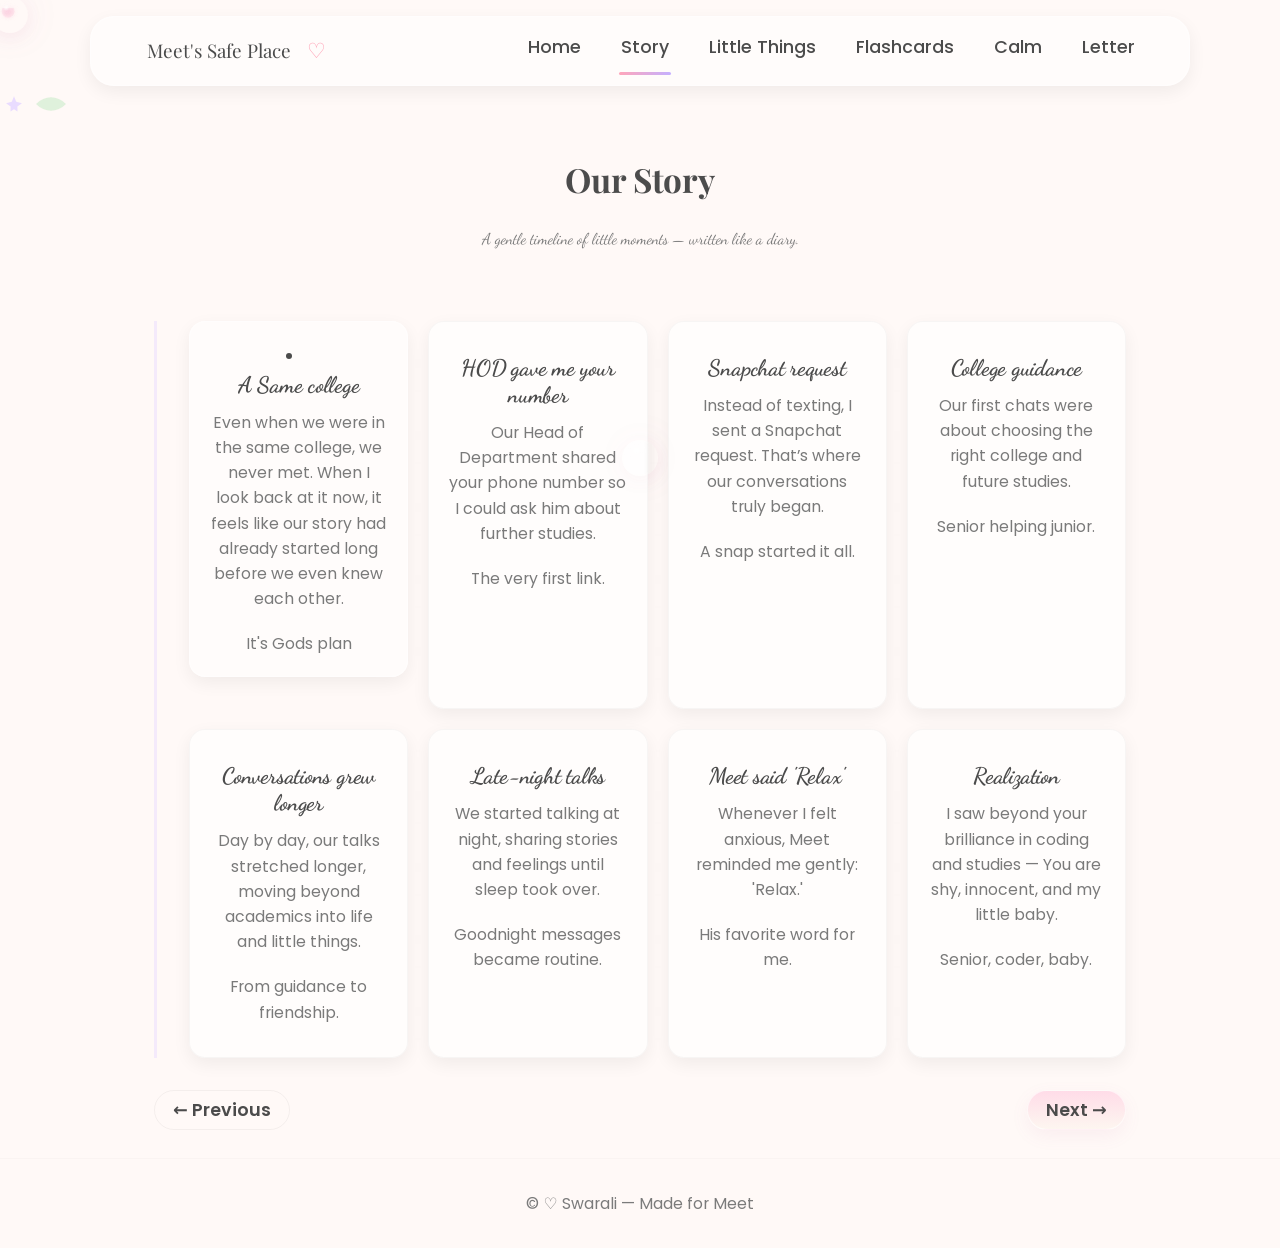
==== commit bca41da2: "Add lil.html and update story.html" ====
--- a/story.html
+++ b/story.html
@@ -155,5 +155,4 @@
   <script src="js/app.js" defer></script>
 
 </body>
-</html>
-``+</html>
